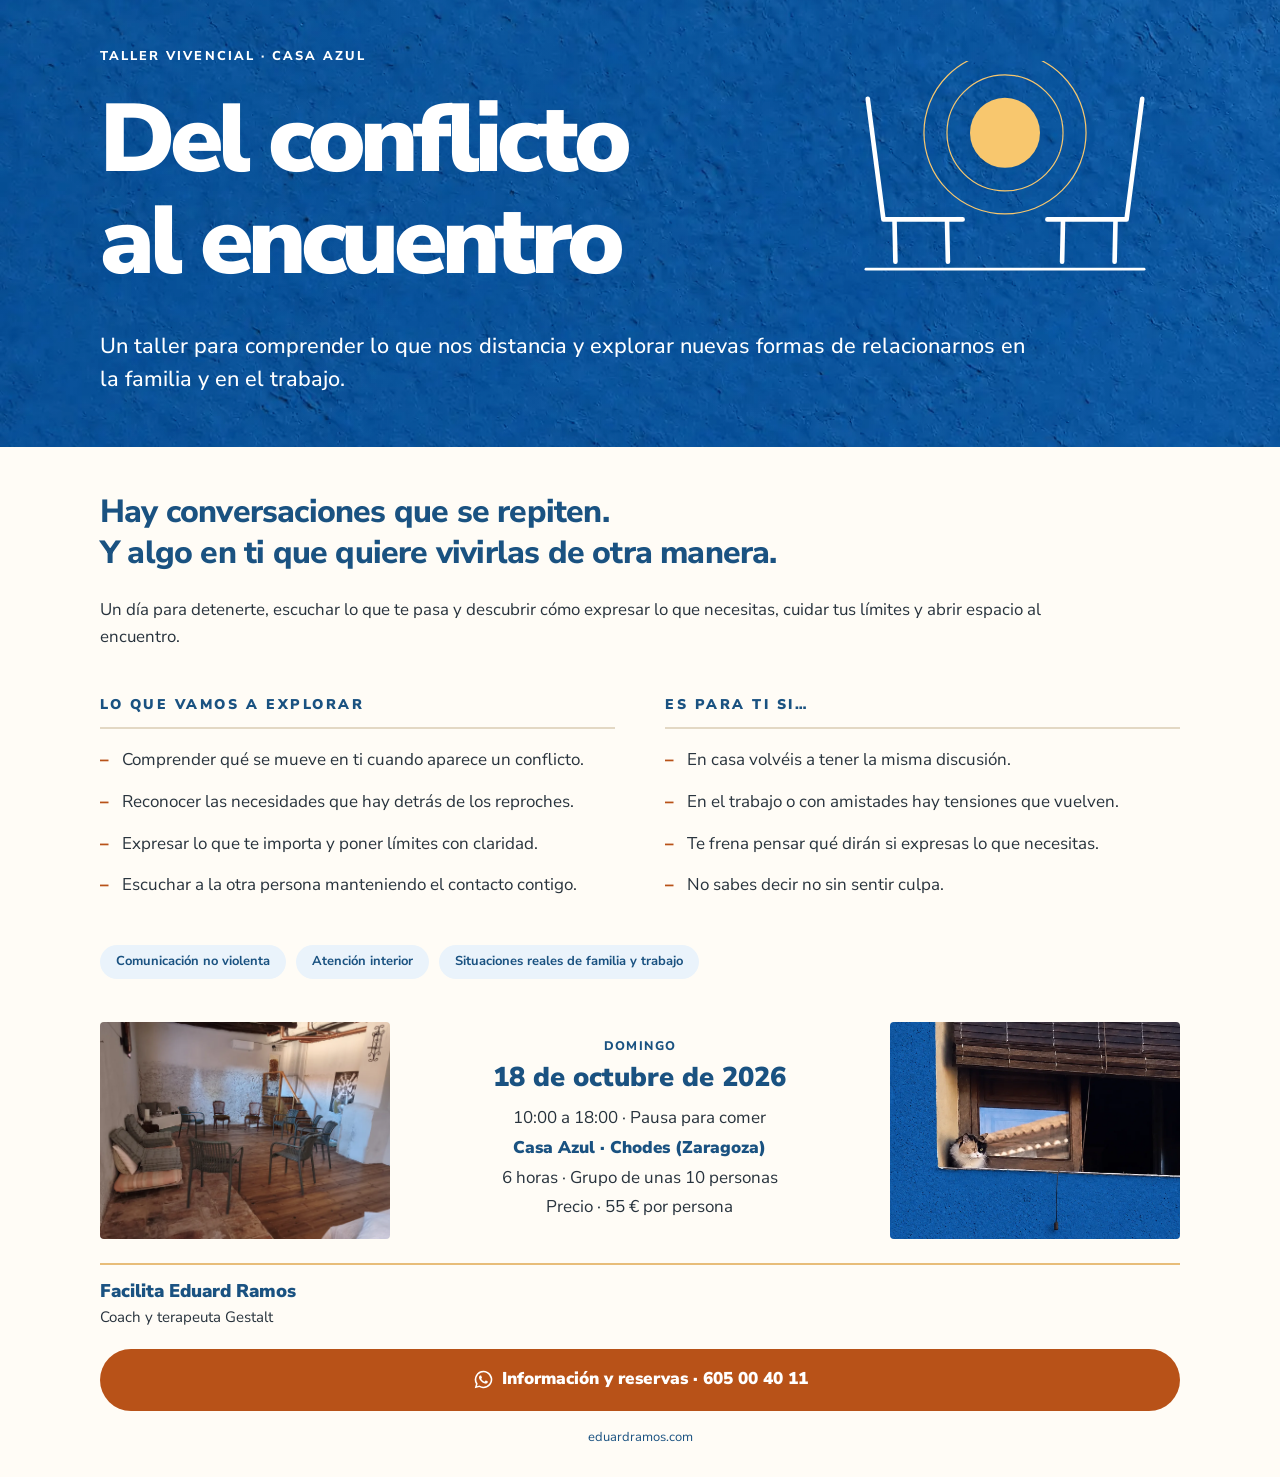
==== index.html @ 43fec9fb "Publicar taller de Chodes como página principal de Talleres" ====
<!doctype html>
<html lang="es">
<head>
  <meta charset="utf-8">
  <meta name="viewport" content="width=device-width, initial-scale=1, viewport-fit=cover">
  <meta name="theme-color" content="#155da1">
  <title>Del conflicto al encuentro · Taller en Chodes · 18 de octubre de 2026</title>
  <meta name="description" content="Un taller para comprender lo que nos distancia y explorar nuevas formas de relacionarnos en la familia y en el trabajo. Domingo 18 de octubre, Casa Azul, Chodes. Información y reservas por WhatsApp.">
  <meta property="og:type" content="website">
  <meta property="og:locale" content="es_ES">
  <meta property="og:title" content="Del conflicto al encuentro · Chodes · 18 de octubre">
  <meta property="og:description" content="Un taller para comprender lo que nos distancia y explorar nuevas formas de relacionarnos. Casa Azul, Chodes · Domingo 18 de octubre · 55 €.">
  <link rel="preconnect" href="https://fonts.googleapis.com">
  <link rel="preconnect" href="https://fonts.gstatic.com" crossorigin>
  <link href="https://fonts.googleapis.com/css2?family=Nunito+Sans:wght@400;500;600;700;800;900&display=swap" rel="stylesheet">
  <style>
    :root {
      --azul:#1a5281;
      --azul-profundo:#133d64;
      --marfil:#fffcf6;
      --tinta:#28333d;
      --suave:#526371;
      --oro:#e8bd79;
      --calabaza:#b85218;
      --linea:#e3d8c4;
      --pastilla:#eaf3fb;
      --font:"Nunito Sans","Trebuchet MS",Arial,sans-serif;
    }
    *, *::before, *::after {box-sizing:border-box}
    html{scroll-behavior:smooth;background:var(--marfil)}
    body{margin:0;color:var(--tinta);background:var(--marfil);font:400 17px/1.56 var(--font);-webkit-font-smoothing:antialiased}
    img,svg{display:block;max-width:100%}
    a{color:inherit}
    a:focus-visible{outline:3px solid var(--oro);outline-offset:4px}
    .wrap{width:min(100% - 72px,1080px);margin-inline:auto}
    .hero{color:#fff;background-color:#155da1;background-image:linear-gradient(90deg,rgba(5,42,80,.1),rgba(6,47,89,.02)),url("[data-uri]");background-position:center;background-size:cover;padding:48px 0 52px;overflow:hidden}
    .hero-inner{display:grid;grid-template-columns:1.2fr .8fr;gap:30px;align-items:center}
    .eyebrow{font-size:.8rem;line-height:1.3;letter-spacing:.16em;text-transform:uppercase;font-weight:800;margin:0 0 24px}
    h1{font-size:clamp(3.3rem,7.5vw,6.4rem);line-height:1.07;letter-spacing:-.053em;font-weight:900;margin:0;text-wrap:balance}
    .chairs{width:min(100%,350px);justify-self:end;filter:drop-shadow(0 4px 7px rgba(0,0,0,.07));}
    .hero-subtitle{font-size:clamp(1.08rem,2vw,1.36rem);line-height:1.5;font-weight:500;max-width:930px;margin:36px 0 0;text-wrap:pretty}
    .intro{padding:45px 0 0}
    .intro-title{color:var(--azul);font-size:clamp(1.45rem,2.75vw,2rem);line-height:1.27;font-weight:800;letter-spacing:-.025em;margin:0 0 22px;text-wrap:balance}
    .intro-desc{font-size:1.055rem;max-width:1000px;line-height:1.62;margin:0}
    .columns{display:grid;grid-template-columns:repeat(2,minmax(0,1fr));gap:50px;padding:45px 0 22px}
    .column h2{font-size:.88rem;letter-spacing:.18em;line-height:1.4;text-transform:uppercase;color:var(--azul);margin:0;padding:0 0 12px;border-bottom:2px solid var(--linea);font-weight:900}
    .column ul{list-style:none;padding:0;margin:18px 0 0;display:grid;gap:16px}
    .column li{position:relative;padding-left:22px;line-height:1.52}
    .column li::before{content:"–";position:absolute;left:0;color:var(--calabaza);font-weight:900}
    .tags{display:flex;flex-wrap:wrap;gap:10px;padding:25px 0 29px;margin:0}
    .tags span{background:var(--pastilla);border-radius:999px;color:var(--azul);padding:8px 16px;font-size:.81rem;line-height:1.35;font-weight:700}
    .event-strip{display:grid;grid-template-columns:minmax(0,1fr) minmax(0,1.55fr) minmax(0,1fr);gap:25px;align-items:center;padding:14px 0 24px}
    .photo{width:100%;aspect-ratio:4/3;object-fit:cover;border-radius:4px;}
    .photo-room{object-position:center center}
    .photo-cat{object-position:center 47%}
    .event-info{text-align:center;align-self:center}
    .day{color:var(--azul);font-weight:800;text-transform:uppercase;font-size:.78rem;letter-spacing:.11em;margin:0 0 6px}
    .date{color:var(--azul);font-weight:900;font-size:clamp(1.35rem,2.4vw,1.7rem);line-height:1.23;margin:0 0 11px;text-wrap:balance}
    .event-info p:not(.day):not(.date){margin:5px 0;line-height:1.46}
    .venue{color:var(--azul);font-weight:900}
    .facilitator{border-top:2px solid var(--oro);padding:14px 0 19px}
    .facilitator strong{display:block;color:var(--azul);font-weight:900;font-size:1.15rem;line-height:1.3}
    .facilitator span{display:block;font-size:.94rem;margin-top:3px}
    .cta{display:flex;justify-content:center;align-items:center;gap:8px;text-align:center;text-decoration:none;color:white;background:var(--calabaza);font-weight:900;font-size:1.07rem;line-height:1.45;min-height:62px;border-radius:100px;padding:15px 22px;transition:background .18s ease,transform .18s ease}
    .cta:hover{background:#9e430f;transform:translateY(-1px)}
    .cta svg{width:21px;height:21px;flex:none;fill:currentColor}
    .footer{font-size:.81rem;text-align:center;color:var(--azul);padding:16px 0 30px}
    .footer a{text-decoration:none}
    @media (max-width:750px){
      .wrap{width:min(100% - 40px,520px)}
      .hero{padding:31px 0 34px}
      .hero-inner{grid-template-columns:1fr;gap:12px}
      .eyebrow{font-size:.71rem;letter-spacing:.12em;margin:0 0 18px}
      h1{font-size:clamp(2.85rem,12.6vw,4.8rem);line-height:1.07;letter-spacing:-.055em;max-width:13ch}
      .chairs{width:min(68%,228px);justify-self:end;margin:-2px 2px -2px 0}
      .hero-subtitle{font-size:1.05rem;font-weight:600;line-height:1.48;margin:18px 0 0}
      .intro{padding:31px 0 0}
      .intro-title{font-size:1.51rem;line-height:1.3;margin-bottom:14px}
      .intro-desc{font-size:1rem}
      .columns{grid-template-columns:1fr;gap:34px;padding:32px 0 12px}
      .column ul{gap:13px;margin-top:17px}
      .column li{line-height:1.5}
      .tags{gap:8px;padding:24px 0 27px}
      .tags span{font-size:.78rem;padding:8px 12px}
      .event-strip{grid-template-columns:1fr;gap:19px;padding:0 0 26px}
      .photo{aspect-ratio:4/2.6;border-radius:6px}
      .photo-room{object-position:center 49%}
      .photo-cat{object-position:center 45%}
      .event-info{padding:3px 0 5px}
      .day{font-size:.79rem;margin-bottom:7px}
      .date{font-size:1.72rem;margin-bottom:11px}
      .event-info p:not(.day):not(.date){font-size:1rem;margin:7px 0}
      .facilitator{padding:16px 0 19px}
      .cta{font-size:1rem;min-height:61px;padding:13px 15px;gap:7px}
      .footer{padding-bottom:max(25px,env(safe-area-inset-bottom))}
    }
    @media(max-width:360px){.wrap{width:min(100% - 32px,520px)}h1{font-size:2.75rem}.cta{font-size:.92rem}}
    @media(prefers-reduced-motion:reduce){*,*::before,*::after{scroll-behavior:auto!important;transition:none!important}}
    @media print {.hero{-webkit-print-color-adjust:exact;print-color-adjust:exact}.wrap{width:90%}.columns{gap:26px}.cta{-webkit-print-color-adjust:exact;print-color-adjust:exact}}
  </style>
</head>
<body>
  <main>
    <header class="hero">
      <div class="wrap">
        <div class="hero-inner">
          <div class="hero-heading">
            <p class="eyebrow">Taller vivencial · Casa Azul</p>
            <h1>Del conflicto<br>al encuentro</h1>
          </div>
          <svg class="chairs" viewBox="0 0 380 240" role="img" aria-label="Dos sillas frente a un sol">
            <circle cx="190" cy="78" r="38" fill="#f8c76e"/>
            <circle cx="190" cy="78" r="63" fill="none" stroke="#f8c76e" stroke-width="1.3"/>
            <circle cx="190" cy="78" r="88" fill="none" stroke="#f8c76e" stroke-width="1.3"/>
            <g fill="none" stroke="#fff" stroke-linecap="round" stroke-linejoin="round" stroke-width="5">
              <path d="M41 41 L58 172 L131 172 M144 172 H58 M70 172 L71 218 M127 172 L128 218"/>
              <path d="M339 41 L322 172 L249 172 M236 172 H322 M310 172 L309 218 M253 172 L252 218"/>
              <path d="M39 226 H341" stroke-width="3"/>
            </g>
          </svg>
        </div>
        <p class="hero-subtitle">Un taller para comprender lo que nos distancia y explorar nuevas formas de relacionarnos en la familia y en el trabajo.</p>
      </div>
    </header>

    <div class="wrap">
      <section class="intro" aria-label="Presentación">
        <h2 class="intro-title">Hay conversaciones que se repiten.<br>Y algo en ti que quiere vivirlas de otra manera.</h2>
        <p class="intro-desc">Un día para detenerte, escuchar lo que te pasa y descubrir cómo expresar lo que necesitas, cuidar tus límites y abrir espacio al encuentro.</p>
      </section>

      <section class="columns" aria-label="Contenido del taller">
        <div class="column">
          <h2>Lo que vamos a explorar</h2>
          <ul>
            <li>Comprender qué se mueve en ti cuando aparece un conflicto.</li>
            <li>Reconocer las necesidades que hay detrás de los reproches.</li>
            <li>Expresar lo que te importa y poner límites con claridad.</li>
            <li>Escuchar a la otra persona manteniendo el contacto contigo.</li>
          </ul>
        </div>
        <div class="column">
          <h2>Es para ti si…</h2>
          <ul>
            <li>En casa volvéis a tener la misma discusión.</li>
            <li>En el trabajo o con amistades hay tensiones que vuelven.</li>
            <li>Te frena pensar qué dirán si expresas lo que necesitas.</li>
            <li>No sabes decir no sin sentir culpa.</li>
          </ul>
        </div>
      </section>

      <div class="tags" aria-label="Enfoques del taller">
        <span>Comunicación no violenta</span>
        <span>Atención interior</span>
        <span>Situaciones reales de familia y trabajo</span>
      </div>

      <section class="event-strip" aria-label="Fecha, lugar e información práctica">
        <img class="photo photo-room" src="[data-uri]" alt="Sala de Casa Azul preparada para el encuentro" decoding="async">
        <div class="event-info">
          <p class="day">Domingo</p>
          <p class="date">18 de octubre de 2026</p>
          <p>10:00 a 18:00 · Pausa para comer</p>
          <p class="venue">Casa Azul · Chodes (Zaragoza)</p>
          <p>6 horas · Grupo de unas 10 personas</p>
          <p>Precio · 55 € por persona</p>
        </div>
        <img class="photo photo-cat" src="[data-uri]" alt="Piratita en la ventana azul de Casa Azul" decoding="async">
      </section>

      <div class="facilitator"><strong>Facilita Eduard Ramos</strong><span>Coach y terapeuta Gestalt</span></div>
      <a class="cta" href="https://wa.me/34605004011?text=Hola%20Eduard%2C%20me%20interesa%20el%20taller%20Del%20conflicto%20al%20encuentro%20del%2018%20de%20octubre%20en%20Chodes.%20%C2%BFQuedan%20plazas%3F" target="_blank" rel="noopener noreferrer" aria-label="Solicitar información y reservar por WhatsApp al 605 00 40 11">
        <svg viewBox="0 0 24 24" aria-hidden="true" focusable="false"><path d="M12 2a10 10 0 0 0-8.62 15.08L2 22l5.07-1.33A10 10 0 1 0 12 2Zm0 18.2a8.17 8.17 0 0 1-4.17-1.14l-.3-.18-3.01.79.8-2.94-.2-.31A8.2 8.2 0 1 1 12 20.2Zm4.5-6.12c-.25-.13-1.48-.73-1.71-.82-.23-.08-.4-.13-.56.13-.17.25-.65.82-.8.98-.15.17-.3.19-.55.06-.25-.12-1.06-.39-2.02-1.25-.74-.66-1.24-1.48-1.38-1.73-.15-.25-.02-.39.11-.51.12-.11.25-.3.38-.44.12-.15.17-.25.25-.42.08-.16.04-.31-.02-.44-.06-.12-.56-1.35-.77-1.85-.2-.48-.41-.42-.56-.43H8.4c-.17 0-.43.06-.66.3-.23.25-.87.85-.87 2.08s.89 2.42 1.02 2.58c.12.17 1.75 2.67 4.23 3.75.59.26 1.05.41 1.41.52.6.19 1.15.16 1.58.1.48-.07 1.48-.6 1.69-1.18.21-.57.21-1.06.15-1.17-.06-.11-.23-.18-.48-.3Z"/></svg>
        Información y reservas · 605 00 40 11
      </a>
      <footer class="footer"><a href="https://eduardramos.com/" target="_blank" rel="noopener noreferrer">eduardramos.com</a></footer>
    </div>
  </main>
</body>
</html>
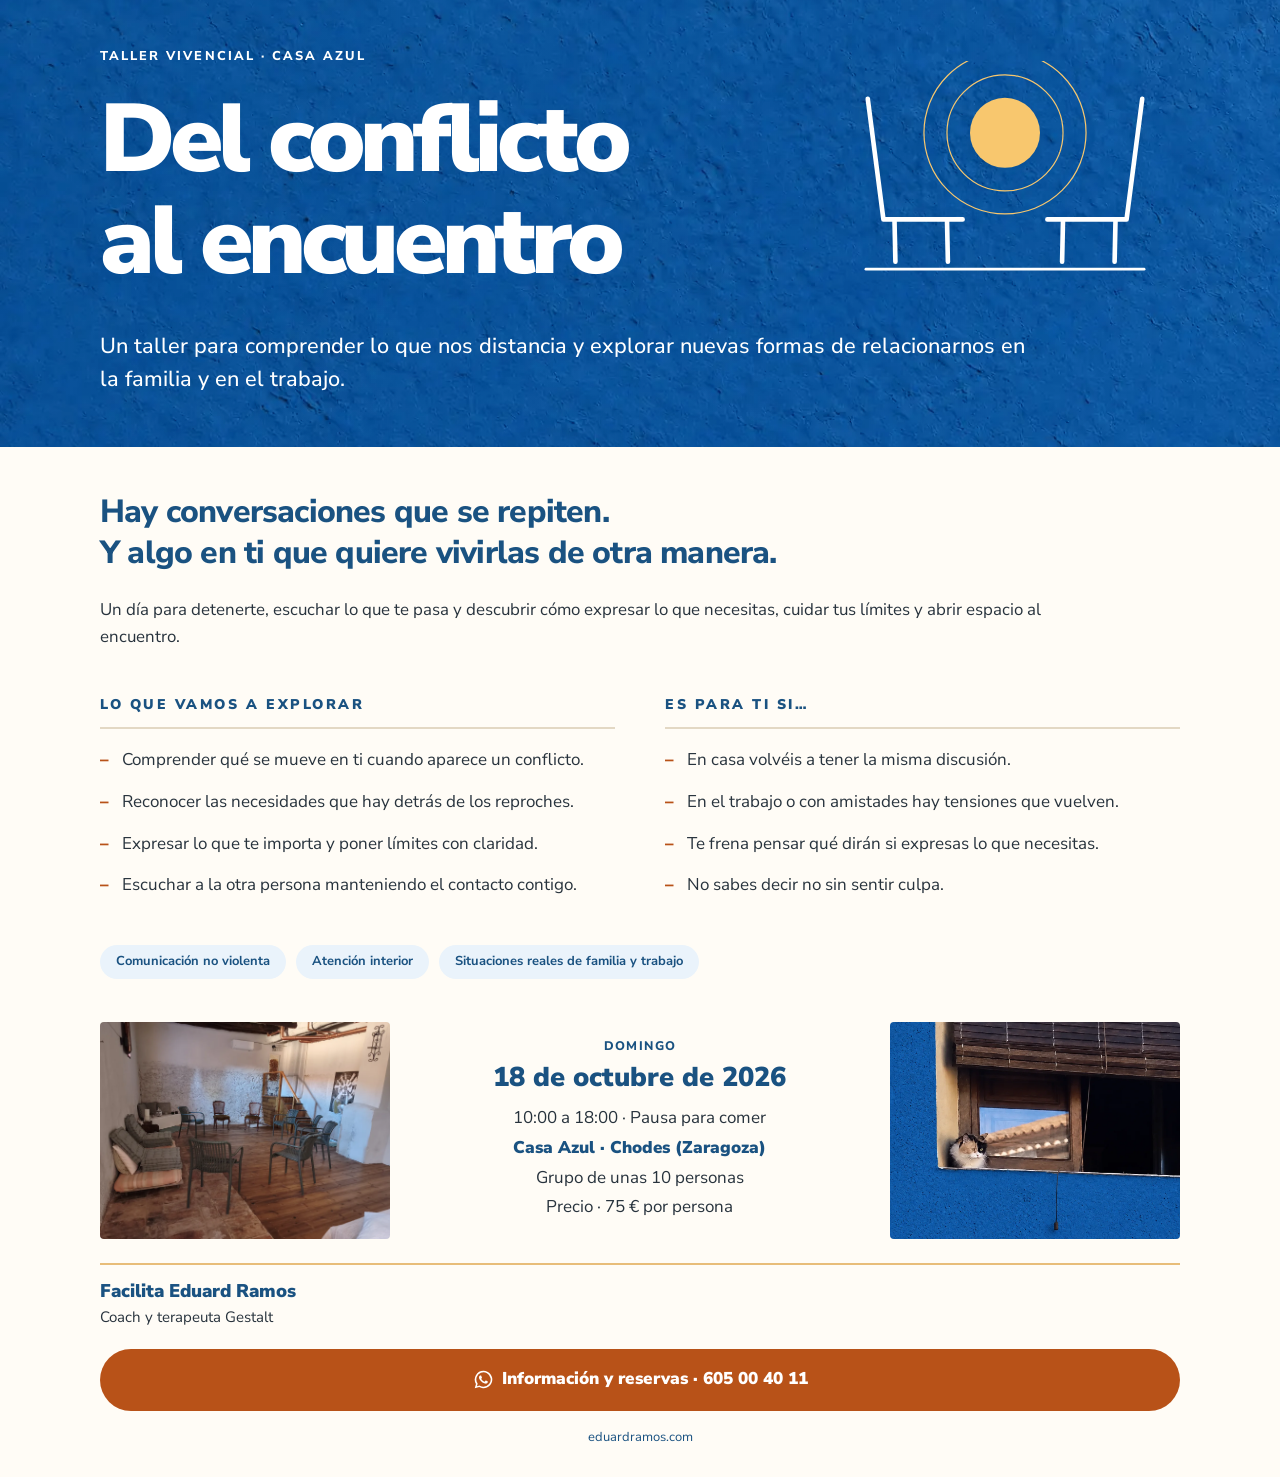
==== commit 4cf50ef1: "Actualizar precio del taller a 75 € y retirar mención de seis horas" ====
--- a/index.html
+++ b/index.html
@@ -9,7 +9,7 @@
   <meta property="og:type" content="website">
   <meta property="og:locale" content="es_ES">
   <meta property="og:title" content="Del conflicto al encuentro · Chodes · 18 de octubre">
-  <meta property="og:description" content="Un taller para comprender lo que nos distancia y explorar nuevas formas de relacionarnos. Casa Azul, Chodes · Domingo 18 de octubre · 55 €.">
+  <meta property="og:description" content="Un taller para comprender lo que nos distancia y explorar nuevas formas de relacionarnos. Casa Azul, Chodes · Domingo 18 de octubre · 75 €.">
   <link rel="preconnect" href="https://fonts.googleapis.com">
   <link rel="preconnect" href="https://fonts.gstatic.com" crossorigin>
   <link href="https://fonts.googleapis.com/css2?family=Nunito+Sans:wght@400;500;600;700;800;900&display=swap" rel="stylesheet">
@@ -163,8 +163,8 @@
           <p class="date">18 de octubre de 2026</p>
           <p>10:00 a 18:00 · Pausa para comer</p>
           <p class="venue">Casa Azul · Chodes (Zaragoza)</p>
-          <p>6 horas · Grupo de unas 10 personas</p>
-          <p>Precio · 55 € por persona</p>
+          <p>Grupo de unas 10 personas</p>
+          <p>Precio · 75 € por persona</p>
         </div>
         <img class="photo photo-cat" src="[data-uri]" alt="Piratita en la ventana azul de Casa Azul" decoding="async">
       </section>
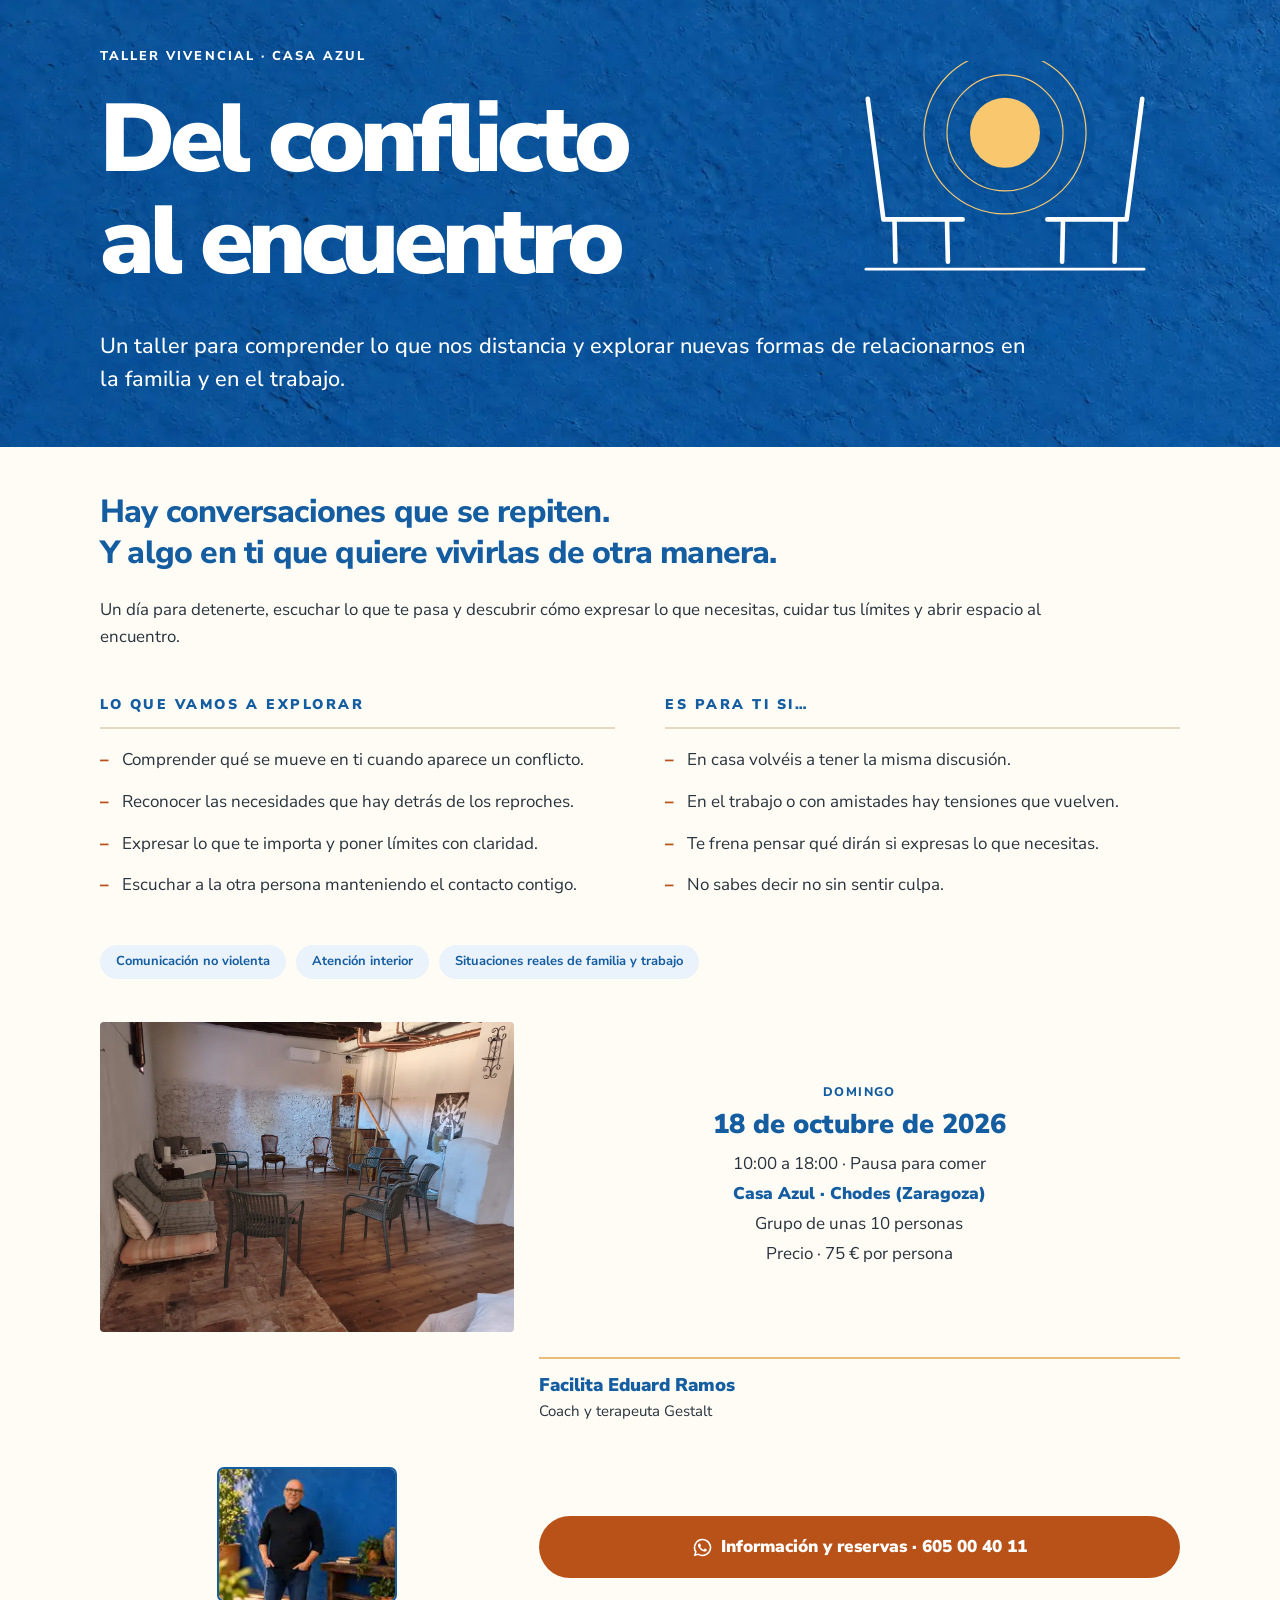
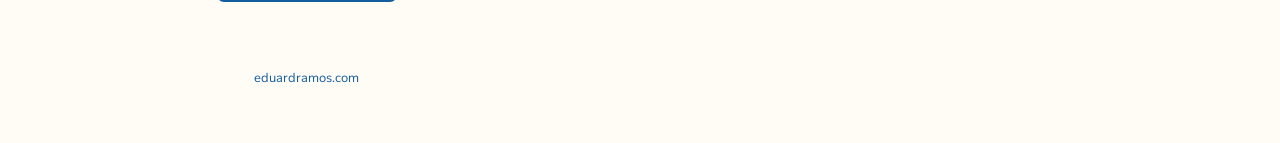
==== commit 02cbe5f0: "Sustituir la imagen de la gata por retrato pequeño de Eduard y armonizar el azul" ====
--- a/index.html
+++ b/index.html
@@ -15,7 +15,7 @@
   <link href="https://fonts.googleapis.com/css2?family=Nunito+Sans:wght@400;500;600;700;800;900&display=swap" rel="stylesheet">
   <style>
     :root {
-      --azul:#1a5281;
+      --azul:#155da1;
       --azul-profundo:#133d64;
       --marfil:#fffcf6;
       --tinta:#28333d;
@@ -49,10 +49,10 @@
     .column li::before{content:"–";position:absolute;left:0;color:var(--calabaza);font-weight:900}
     .tags{display:flex;flex-wrap:wrap;gap:10px;padding:25px 0 29px;margin:0}
     .tags span{background:var(--pastilla);border-radius:999px;color:var(--azul);padding:8px 16px;font-size:.81rem;line-height:1.35;font-weight:700}
-    .event-strip{display:grid;grid-template-columns:minmax(0,1fr) minmax(0,1.55fr) minmax(0,1fr);gap:25px;align-items:center;padding:14px 0 24px}
+    .event-strip{display:grid;grid-template-columns:minmax(0,1fr) minmax(0,1.55fr);gap:25px;align-items:center;padding:14px 0 24px}
     .photo{width:100%;aspect-ratio:4/3;object-fit:cover;border-radius:4px;}
     .photo-room{object-position:center center}
-    .photo-cat{object-position:center 47%}
+    
     .event-info{text-align:center;align-self:center}
     .day{color:var(--azul);font-weight:800;text-transform:uppercase;font-size:.78rem;letter-spacing:.11em;margin:0 0 6px}
     .date{color:var(--azul);font-weight:900;font-size:clamp(1.35rem,2.4vw,1.7rem);line-height:1.23;margin:0 0 11px;text-wrap:balance}
@@ -61,6 +61,8 @@
     .facilitator{border-top:2px solid var(--oro);padding:14px 0 19px}
     .facilitator strong{display:block;color:var(--azul);font-weight:900;font-size:1.15rem;line-height:1.3}
     .facilitator span{display:block;font-size:.94rem;margin-top:3px}
+    .portrait-bottom{display:flex;justify-content:center;padding:0 0 25px}
+    .portrait-photo{display:block;width:180px;max-width:100%;height:auto;aspect-ratio:4/3;object-fit:cover;border-radius:7px;border:2px solid var(--azul);background:var(--azul)}
     .cta{display:flex;justify-content:center;align-items:center;gap:8px;text-align:center;text-decoration:none;color:white;background:var(--calabaza);font-weight:900;font-size:1.07rem;line-height:1.45;min-height:62px;border-radius:100px;padding:15px 22px;transition:background .18s ease,transform .18s ease}
     .cta:hover{background:#9e430f;transform:translateY(-1px)}
     .cta svg{width:21px;height:21px;flex:none;fill:currentColor}
@@ -85,7 +87,7 @@
       .event-strip{grid-template-columns:1fr;gap:19px;padding:0 0 26px}
       .photo{aspect-ratio:4/2.6;border-radius:6px}
       .photo-room{object-position:center 49%}
-      .photo-cat{object-position:center 45%}
+      
       .event-info{padding:3px 0 5px}
       .day{font-size:.79rem;margin-bottom:7px}
       .date{font-size:1.72rem;margin-bottom:11px}
@@ -166,10 +168,11 @@
           <p>Grupo de unas 10 personas</p>
           <p>Precio · 75 € por persona</p>
         </div>
-        <img class="photo photo-cat" src="[data-uri]" alt="Piratita en la ventana azul de Casa Azul" decoding="async">
+        <img 
       </section>
 
       <div class="facilitator"><strong>Facilita Eduard Ramos</strong><span>Coach y terapeuta Gestalt</span></div>
+      <section class="portrait-bottom" aria-label="Fotografía de Eduard Ramos"><img class="portrait-photo" src="[data-uri]" alt="Eduard Ramos en un patio azul mediterráneo" width="180" height="135" decoding="async"></section>
       <a class="cta" href="https://wa.me/34605004011?text=Hola%20Eduard%2C%20me%20interesa%20el%20taller%20Del%20conflicto%20al%20encuentro%20del%2018%20de%20octubre%20en%20Chodes.%20%C2%BFQuedan%20plazas%3F" target="_blank" rel="noopener noreferrer" aria-label="Solicitar información y reservar por WhatsApp al 605 00 40 11">
         <svg viewBox="0 0 24 24" aria-hidden="true" focusable="false"><path d="M12 2a10 10 0 0 0-8.62 15.08L2 22l5.07-1.33A10 10 0 1 0 12 2Zm0 18.2a8.17 8.17 0 0 1-4.17-1.14l-.3-.18-3.01.79.8-2.94-.2-.31A8.2 8.2 0 1 1 12 20.2Zm4.5-6.12c-.25-.13-1.48-.73-1.71-.82-.23-.08-.4-.13-.56.13-.17.25-.65.82-.8.98-.15.17-.3.19-.55.06-.25-.12-1.06-.39-2.02-1.25-.74-.66-1.24-1.48-1.38-1.73-.15-.25-.02-.39.11-.51.12-.11.25-.3.38-.44.12-.15.17-.25.25-.42.08-.16.04-.31-.02-.44-.06-.12-.56-1.35-.77-1.85-.2-.48-.41-.42-.56-.43H8.4c-.17 0-.43.06-.66.3-.23.25-.87.85-.87 2.08s.89 2.42 1.02 2.58c.12.17 1.75 2.67 4.23 3.75.59.26 1.05.41 1.41.52.6.19 1.15.16 1.58.1.48-.07 1.48-.6 1.69-1.18.21-.57.21-1.06.15-1.17-.06-.11-.23-.18-.48-.3Z"/></svg>
         Información y reservas · 605 00 40 11
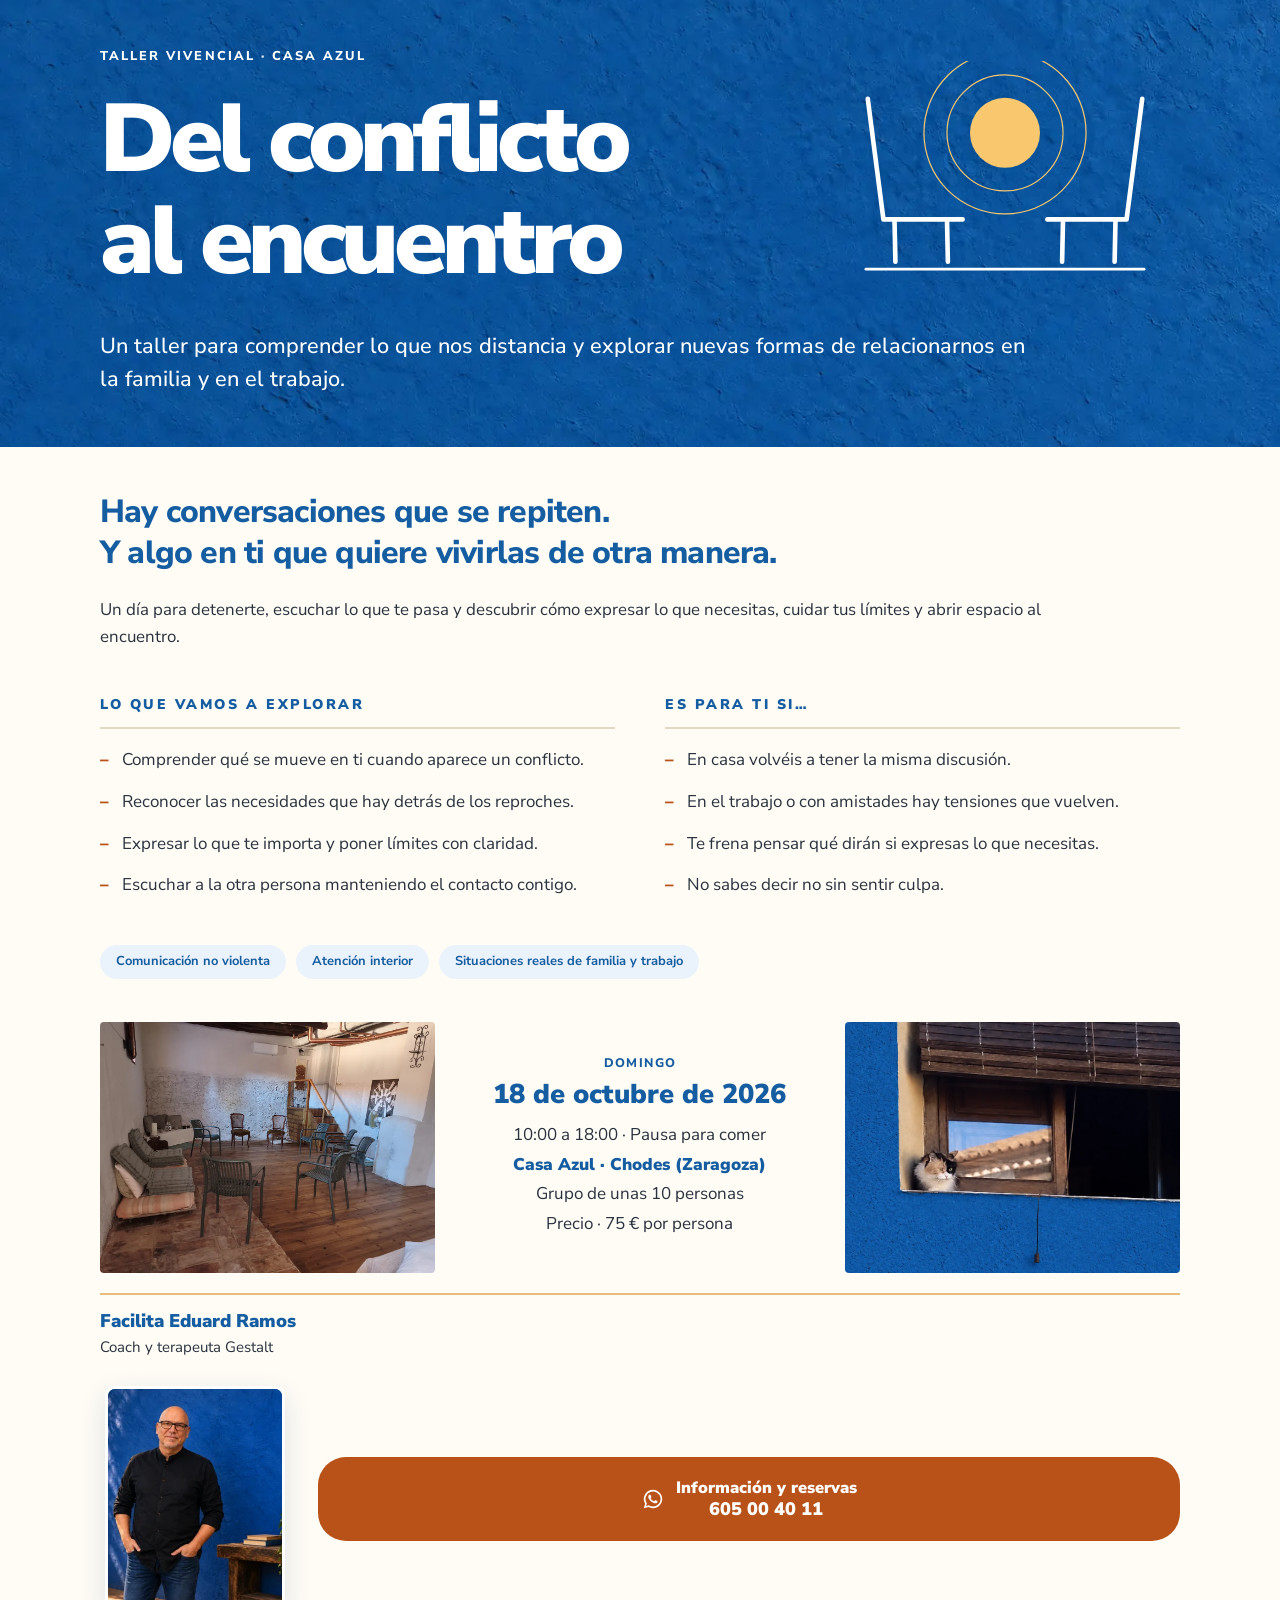
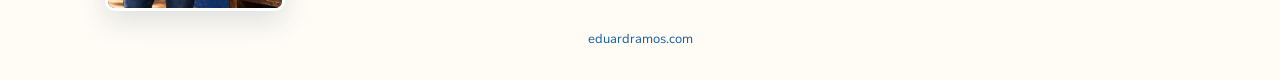
==== commit 309be36e: "Reorganizar información del taller con fotografías simétricas y contacto alineado" ====
--- a/index.html
+++ b/index.html
@@ -1,19 +1,20 @@
-<!doctype html>
+<!DOCTYPE html>
+
 <html lang="es">
 <head>
-  <meta charset="utf-8">
-  <meta name="viewport" content="width=device-width, initial-scale=1, viewport-fit=cover">
-  <meta name="theme-color" content="#155da1">
-  <title>Del conflicto al encuentro · Taller en Chodes · 18 de octubre de 2026</title>
-  <meta name="description" content="Un taller para comprender lo que nos distancia y explorar nuevas formas de relacionarnos en la familia y en el trabajo. Domingo 18 de octubre, Casa Azul, Chodes. Información y reservas por WhatsApp.">
-  <meta property="og:type" content="website">
-  <meta property="og:locale" content="es_ES">
-  <meta property="og:title" content="Del conflicto al encuentro · Chodes · 18 de octubre">
-  <meta property="og:description" content="Un taller para comprender lo que nos distancia y explorar nuevas formas de relacionarnos. Casa Azul, Chodes · Domingo 18 de octubre · 75 €.">
-  <link rel="preconnect" href="https://fonts.googleapis.com">
-  <link rel="preconnect" href="https://fonts.gstatic.com" crossorigin>
-  <link href="https://fonts.googleapis.com/css2?family=Nunito+Sans:wght@400;500;600;700;800;900&display=swap" rel="stylesheet">
-  <style>
+<meta charset="utf-8"/>
+<meta content="width=device-width, initial-scale=1, viewport-fit=cover" name="viewport"/>
+<meta content="#155da1" name="theme-color"/>
+<title>Del conflicto al encuentro · Taller en Chodes · 18 de octubre de 2026</title>
+<meta content="Un taller para comprender lo que nos distancia y explorar nuevas formas de relacionarnos en la familia y en el trabajo. Domingo 18 de octubre, Casa Azul, Chodes. Información y reservas por WhatsApp." name="description"/>
+<meta content="website" property="og:type"/>
+<meta content="es_ES" property="og:locale"/>
+<meta content="Del conflicto al encuentro · Chodes · 18 de octubre" property="og:title"/>
+<meta content="Un taller para comprender lo que nos distancia y explorar nuevas formas de relacionarnos. Casa Azul, Chodes · Domingo 18 de octubre · 75 €." property="og:description"/>
+<link href="https://fonts.googleapis.com" rel="preconnect"/>
+<link crossorigin="" href="https://fonts.gstatic.com" rel="preconnect"/>
+<link href="https://fonts.googleapis.com/css2?family=Nunito+Sans:wght@400;500;600;700;800;900&amp;display=swap" rel="stylesheet"/>
+<style>
     :root {
       --azul:#155da1;
       --azul-profundo:#133d64;
@@ -33,7 +34,7 @@
     a{color:inherit}
     a:focus-visible{outline:3px solid var(--oro);outline-offset:4px}
     .wrap{width:min(100% - 72px,1080px);margin-inline:auto}
-    .hero{color:#fff;background-color:#155da1;background-image:linear-gradient(90deg,rgba(5,42,80,.1),rgba(6,47,89,.02)),url("[data-uri]");background-position:center;background-size:cover;padding:48px 0 52px;overflow:hidden}
+    .hero{color:#fff;background-color:var(--azul);background-image:linear-gradient(90deg,rgba(5,42,80,.1),rgba(6,47,89,.02)),url("[data-uri]");background-position:center;background-size:cover;padding:48px 0 52px;overflow:hidden}
     .hero-inner{display:grid;grid-template-columns:1.2fr .8fr;gap:30px;align-items:center}
     .eyebrow{font-size:.8rem;line-height:1.3;letter-spacing:.16em;text-transform:uppercase;font-weight:800;margin:0 0 24px}
     h1{font-size:clamp(3.3rem,7.5vw,6.4rem);line-height:1.07;letter-spacing:-.053em;font-weight:900;margin:0;text-wrap:balance}
@@ -49,10 +50,10 @@
     .column li::before{content:"–";position:absolute;left:0;color:var(--calabaza);font-weight:900}
     .tags{display:flex;flex-wrap:wrap;gap:10px;padding:25px 0 29px;margin:0}
     .tags span{background:var(--pastilla);border-radius:999px;color:var(--azul);padding:8px 16px;font-size:.81rem;line-height:1.35;font-weight:700}
-    .event-strip{display:grid;grid-template-columns:minmax(0,1fr) minmax(0,1.55fr);gap:25px;align-items:center;padding:14px 0 24px}
+    .event-strip{display:grid;grid-template-columns:minmax(0,1fr) minmax(280px,1.08fr) minmax(0,1fr);gap:24px;align-items:center;padding:14px 0 20px}
     .photo{width:100%;aspect-ratio:4/3;object-fit:cover;border-radius:4px;}
     .photo-room{object-position:center center}
-    
+    .photo-window{object-position:center center}
     .event-info{text-align:center;align-self:center}
     .day{color:var(--azul);font-weight:800;text-transform:uppercase;font-size:.78rem;letter-spacing:.11em;margin:0 0 6px}
     .date{color:var(--azul);font-weight:900;font-size:clamp(1.35rem,2.4vw,1.7rem);line-height:1.23;margin:0 0 11px;text-wrap:balance}
@@ -61,12 +62,17 @@
     .facilitator{border-top:2px solid var(--oro);padding:14px 0 19px}
     .facilitator strong{display:block;color:var(--azul);font-weight:900;font-size:1.15rem;line-height:1.3}
     .facilitator span{display:block;font-size:.94rem;margin-top:3px}
-    .portrait-bottom{display:flex;justify-content:center;padding:0 0 25px}
-    .portrait-photo{display:block;width:180px;max-width:100%;height:auto;aspect-ratio:4/3;object-fit:cover;border-radius:7px;border:2px solid var(--azul);background:var(--azul)}
-    .cta{display:flex;justify-content:center;align-items:center;gap:8px;text-align:center;text-decoration:none;color:white;background:var(--calabaza);font-weight:900;font-size:1.07rem;line-height:1.45;min-height:62px;border-radius:100px;padding:15px 22px;transition:background .18s ease,transform .18s ease}
+    .bottom-contact{display:grid;grid-template-columns:190px minmax(0,1fr);gap:28px;align-items:center;padding:8px 0 0}
+    .portrait-wrap{display:flex;justify-content:center}
+    .portrait-photo{width:180px;aspect-ratio:4/5;object-fit:cover;object-position:center 20%;border-radius:10px;border:3px solid #fff;box-shadow:0 10px 28px rgba(15,55,94,.14);background:var(--azul)}
+    
+    .cta{display:flex;justify-content:center;align-items:center;gap:12px;text-align:center;text-decoration:none;color:white;background:var(--calabaza);font-weight:900;font-size:1.03rem;line-height:1.28;min-height:84px;border-radius:28px;padding:16px 28px;transition:background .18s ease,transform .18s ease;width:100%}
     .cta:hover{background:#9e430f;transform:translateY(-1px)}
-    .cta svg{width:21px;height:21px;flex:none;fill:currentColor}
-    .footer{font-size:.81rem;text-align:center;color:var(--azul);padding:16px 0 30px}
+    .cta svg{width:22px;height:22px;flex:none;fill:currentColor}
+    .cta-text{display:flex;flex-direction:column;align-items:center}
+    .cta-line{display:block}
+    .cta-line-2{font-size:1.1em}
+    .footer{font-size:.81rem;text-align:center;color:var(--azul);padding:18px 0 30px}
     .footer a{text-decoration:none}
     @media (max-width:750px){
       .wrap{width:min(100% - 40px,520px)}
@@ -84,15 +90,17 @@
       .column li{line-height:1.5}
       .tags{gap:8px;padding:24px 0 27px}
       .tags span{font-size:.78rem;padding:8px 12px}
-      .event-strip{grid-template-columns:1fr;gap:19px;padding:0 0 26px}
+      .event-strip{grid-template-columns:1fr;gap:18px;padding:0 0 18px}
       .photo{aspect-ratio:4/2.6;border-radius:6px}
       .photo-room{object-position:center 49%}
-      
+      .photo-window{object-position:center 45%}
       .event-info{padding:3px 0 5px}
       .day{font-size:.79rem;margin-bottom:7px}
       .date{font-size:1.72rem;margin-bottom:11px}
       .event-info p:not(.day):not(.date){font-size:1rem;margin:7px 0}
-      .facilitator{padding:16px 0 19px}
+      .facilitator{padding:16px 0 12px}
+      .bottom-contact{grid-template-columns:1fr;gap:16px;padding-top:4px}
+      .portrait-photo{width:min(100%,170px)}
       .cta{font-size:1rem;min-height:61px;padding:13px 15px;gap:7px}
       .footer{padding-bottom:max(25px,env(safe-area-inset-bottom))}
     }
@@ -102,83 +110,70 @@
   </style>
 </head>
 <body>
-  <main>
-    <header class="hero">
-      <div class="wrap">
-        <div class="hero-inner">
-          <div class="hero-heading">
-            <p class="eyebrow">Taller vivencial · Casa Azul</p>
-            <h1>Del conflicto<br>al encuentro</h1>
-          </div>
-          <svg class="chairs" viewBox="0 0 380 240" role="img" aria-label="Dos sillas frente a un sol">
-            <circle cx="190" cy="78" r="38" fill="#f8c76e"/>
-            <circle cx="190" cy="78" r="63" fill="none" stroke="#f8c76e" stroke-width="1.3"/>
-            <circle cx="190" cy="78" r="88" fill="none" stroke="#f8c76e" stroke-width="1.3"/>
-            <g fill="none" stroke="#fff" stroke-linecap="round" stroke-linejoin="round" stroke-width="5">
-              <path d="M41 41 L58 172 L131 172 M144 172 H58 M70 172 L71 218 M127 172 L128 218"/>
-              <path d="M339 41 L322 172 L249 172 M236 172 H322 M310 172 L309 218 M253 172 L252 218"/>
-              <path d="M39 226 H341" stroke-width="3"/>
-            </g>
-          </svg>
-        </div>
-        <p class="hero-subtitle">Un taller para comprender lo que nos distancia y explorar nuevas formas de relacionarnos en la familia y en el trabajo.</p>
-      </div>
-    </header>
+<main>
+<header class="hero">
+<div class="wrap">
+<div class="hero-inner">
+<div class="hero-heading">
+<p class="eyebrow">Taller vivencial · Casa Azul</p>
+<h1>Del conflicto<br/>al encuentro</h1>
+</div>
+<svg aria-label="Dos sillas frente a un sol" class="chairs" role="img" viewbox="0 0 380 240">
+<circle cx="190" cy="78" fill="#f8c76e" r="38"></circle>
+<circle cx="190" cy="78" fill="none" r="63" stroke="#f8c76e" stroke-width="1.3"></circle>
+<circle cx="190" cy="78" fill="none" r="88" stroke="#f8c76e" stroke-width="1.3"></circle>
+<g fill="none" stroke="#fff" stroke-linecap="round" stroke-linejoin="round" stroke-width="5">
+<path d="M41 41 L58 172 L131 172 M144 172 H58 M70 172 L71 218 M127 172 L128 218"></path>
+<path d="M339 41 L322 172 L249 172 M236 172 H322 M310 172 L309 218 M253 172 L252 218"></path>
+<path d="M39 226 H341" stroke-width="3"></path>
+</g>
+</svg>
+</div>
+<p class="hero-subtitle">Un taller para comprender lo que nos distancia y explorar nuevas formas de relacionarnos en la familia y en el trabajo.</p>
+</div>
+</header>
+<div class="wrap">
+<section aria-label="Presentación" class="intro">
+<h2 class="intro-title">Hay conversaciones que se repiten.<br/>Y algo en ti que quiere vivirlas de otra manera.</h2>
+<p class="intro-desc">Un día para detenerte, escuchar lo que te pasa y descubrir cómo expresar lo que necesitas, cuidar tus límites y abrir espacio al encuentro.</p>
+</section>
+<section aria-label="Contenido del taller" class="columns">
+<div class="column">
+<h2>Lo que vamos a explorar</h2>
+<ul>
+<li>Comprender qué se mueve en ti cuando aparece un conflicto.</li>
+<li>Reconocer las necesidades que hay detrás de los reproches.</li>
+<li>Expresar lo que te importa y poner límites con claridad.</li>
+<li>Escuchar a la otra persona manteniendo el contacto contigo.</li>
+</ul>
+</div>
+<div class="column">
+<h2>Es para ti si…</h2>
+<ul>
+<li>En casa volvéis a tener la misma discusión.</li>
+<li>En el trabajo o con amistades hay tensiones que vuelven.</li>
+<li>Te frena pensar qué dirán si expresas lo que necesitas.</li>
+<li>No sabes decir no sin sentir culpa.</li>
+</ul>
+</div>
+</section>
+<div aria-label="Enfoques del taller" class="tags">
+<span>Comunicación no violenta</span>
+<span>Atención interior</span>
+<span>Situaciones reales de familia y trabajo</span>
+</div>
+<section aria-label="Fecha, lugar e información práctica" class="event-strip"><img alt="Sala de Casa Azul preparada para el encuentro" class="photo photo-room" decoding="async" src="[data-uri]"/><div class="event-info">
+<p class="day">Domingo</p>
+<p class="date">18 de octubre de 2026</p>
+<p>10:00 a 18:00 · Pausa para comer</p>
+<p class="venue">Casa Azul · Chodes (Zaragoza)</p>
+<p>Grupo de unas 10 personas</p>
+<p>Precio · 75 € por persona</p>
+</div><img alt="Ventana azul de Casa Azul" class="photo photo-window" decoding="async" src="[data-uri]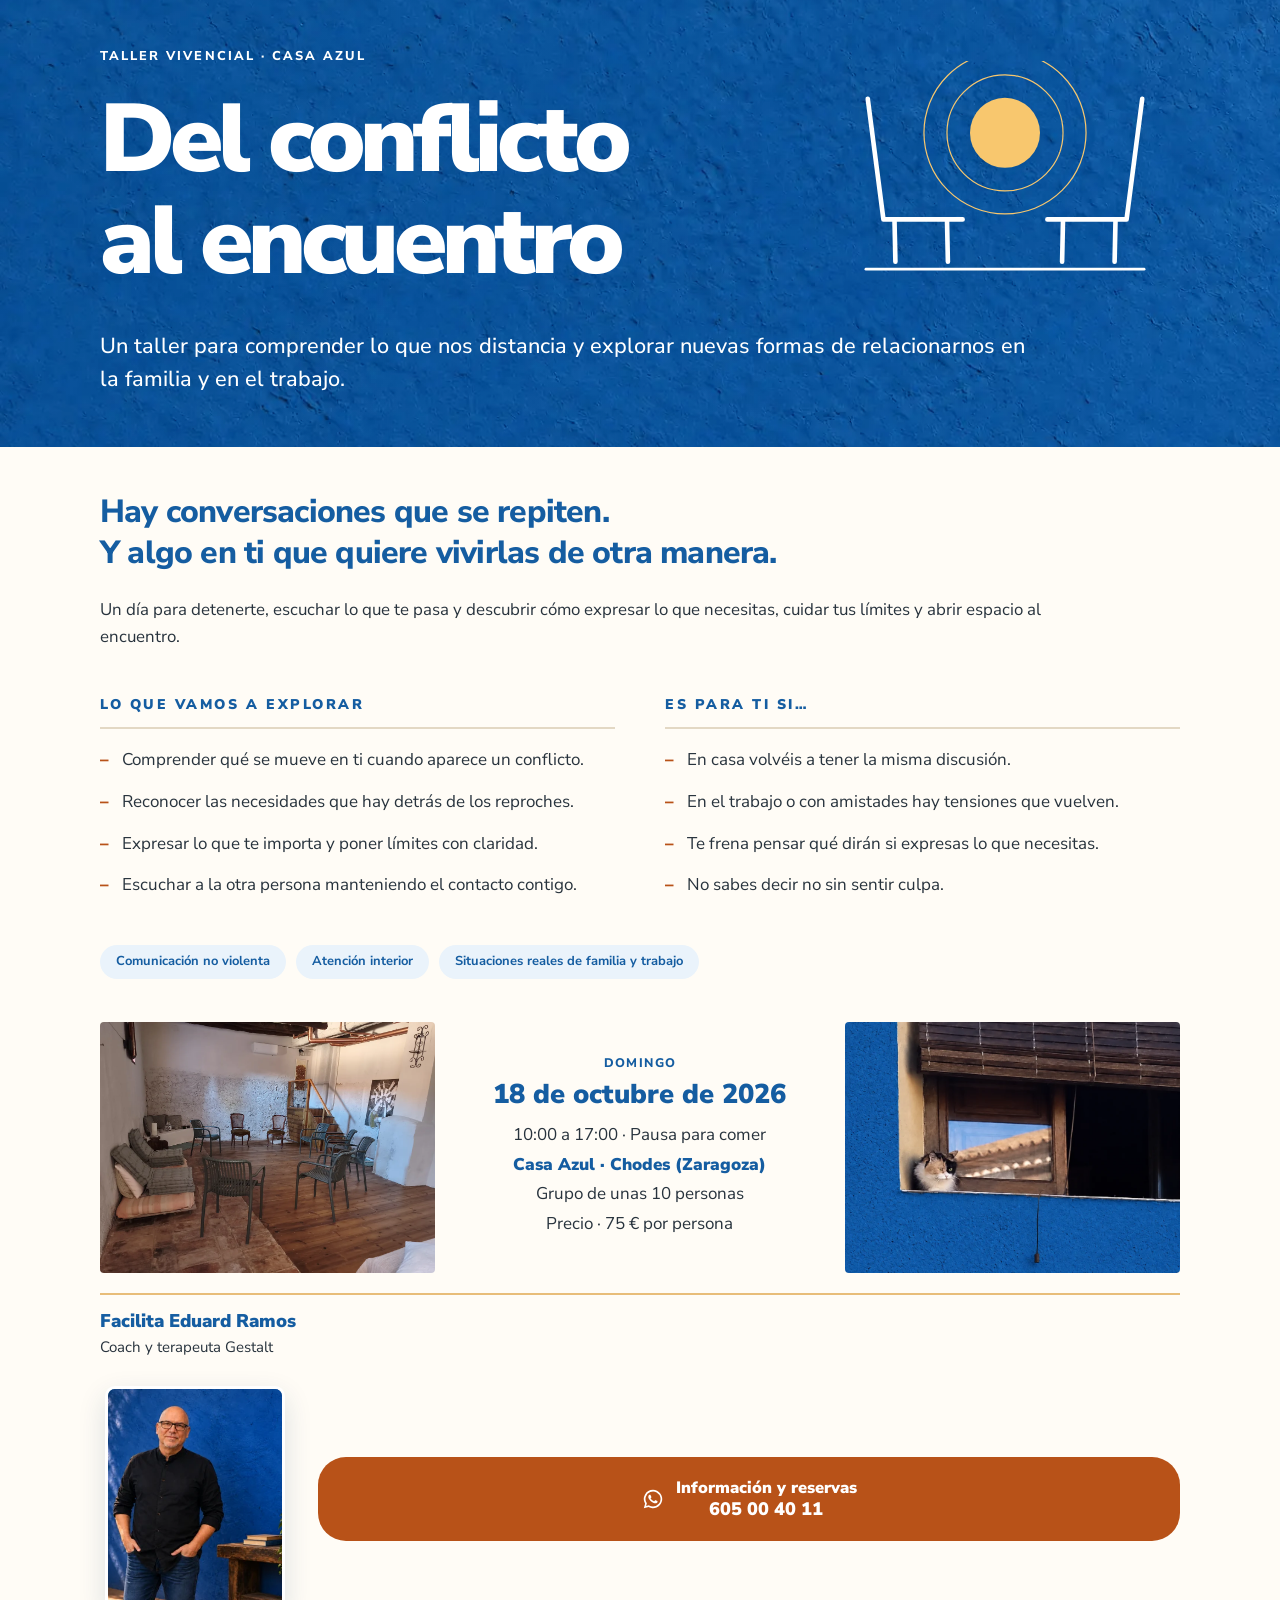
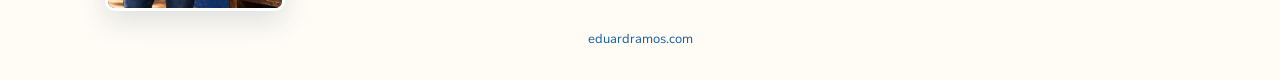
==== commit e3f9b4be: "Cambiar fin del taller a las 17:00" ====
--- a/index.html
+++ b/index.html
@@ -165,7 +165,7 @@
 <section aria-label="Fecha, lugar e información práctica" class="event-strip"><img alt="Sala de Casa Azul preparada para el encuentro" class="photo photo-room" decoding="async" src="[data-uri]"/><div class="event-info">
 <p class="day">Domingo</p>
 <p class="date">18 de octubre de 2026</p>
-<p>10:00 a 18:00 · Pausa para comer</p>
+<p>10:00 a 17:00 · Pausa para comer</p>
 <p class="venue">Casa Azul · Chodes (Zaragoza)</p>
 <p>Grupo de unas 10 personas</p>
 <p>Precio · 75 € por persona</p>
@@ -175,5 +175,9 @@
 <section aria-label="Contacto y presentación" class="bottom-contact"><div class="portrait-wrap"><img alt="Eduard Ramos en Casa Azul" class="portrait-photo" decoding="async" src="[data-uri]"/></div><a aria-label="Solicitar información y reservar por WhatsApp al 605 00 40 11" class="cta" href="https://wa.me/34605004011?text=Hola%20Eduard%2C%20me%20interesa%20el%20taller%20Del%20conflicto%20al%20encuentro%20del%2018%20de%20octubre%20en%20Chodes.%20%C2%BFQuedan%20plazas%3F" rel="noopener noreferrer" target="_blank"><svg aria-hidden="true" focusable="false" viewBox="0 0 24 24"><path d="M12 2a10 10 0 0 0-8.62 15.08L2 22l5.07-1.33A10 10 0 1 0 12 2Zm0 18.2a8.17 8.17 0 0 1-4.17-1.14l-.3-.18-3.01.79.8-2.94-.2-.31A8.2 8.2 0 1 1 12 20.2Zm4.5-6.12c-.25-.13-1.48-.73-1.71-.82-.23-.08-.4-.13-.56.13-.17.25-.65.82-.8.98-.15.17-.3.19-.55.06-.25-.12-1.06-.39-2.02-1.25-.74-.66-1.24-1.48-1.38-1.73-.15-.25-.02-.39.11-.51.12-.11.25-.3.38-.44.12-.15.17-.25.25-.42.08-.16.04-.31-.02-.44-.06-.12-.56-1.35-.77-1.85-.2-.48-.41-.42-.56-.43H8.4c-.17 0-.43.06-.66.3-.23.25-.87.85-.87 2.08s.89 2.42 1.02 2.58c.12.17 1.75 2.67 4.23 3.75.59.26 1.05.41 1.41.52.6.19 1.15.16 1.58.1.48-.07 1.48-.6 1.69-1.18.21-.57.21-1.06.15-1.17-.06-.11-.23-.18-.48-.3Z"></path></svg><span class="cta-text"><span class="cta-line cta-line-1">Información y reservas</span><span class="cta-line cta-line-2">605 00 40 11</span></span></a></section><footer class="footer"><a href="https://eduardramos.com/" rel="noopener noreferrer" target="_blank">eduardramos.com</a></footer>
 </div>
 </main>
+
+<!-- Cloudflare Web Analytics -->
+<script type="module" src="https://static.cloudflareinsights.com/beacon.min.js" data-cf-beacon='{"token":"8e2d602a6da0465a861fcebccb81033f"}'></script>
+<!-- End Cloudflare Web Analytics -->
 </body>
 </html>
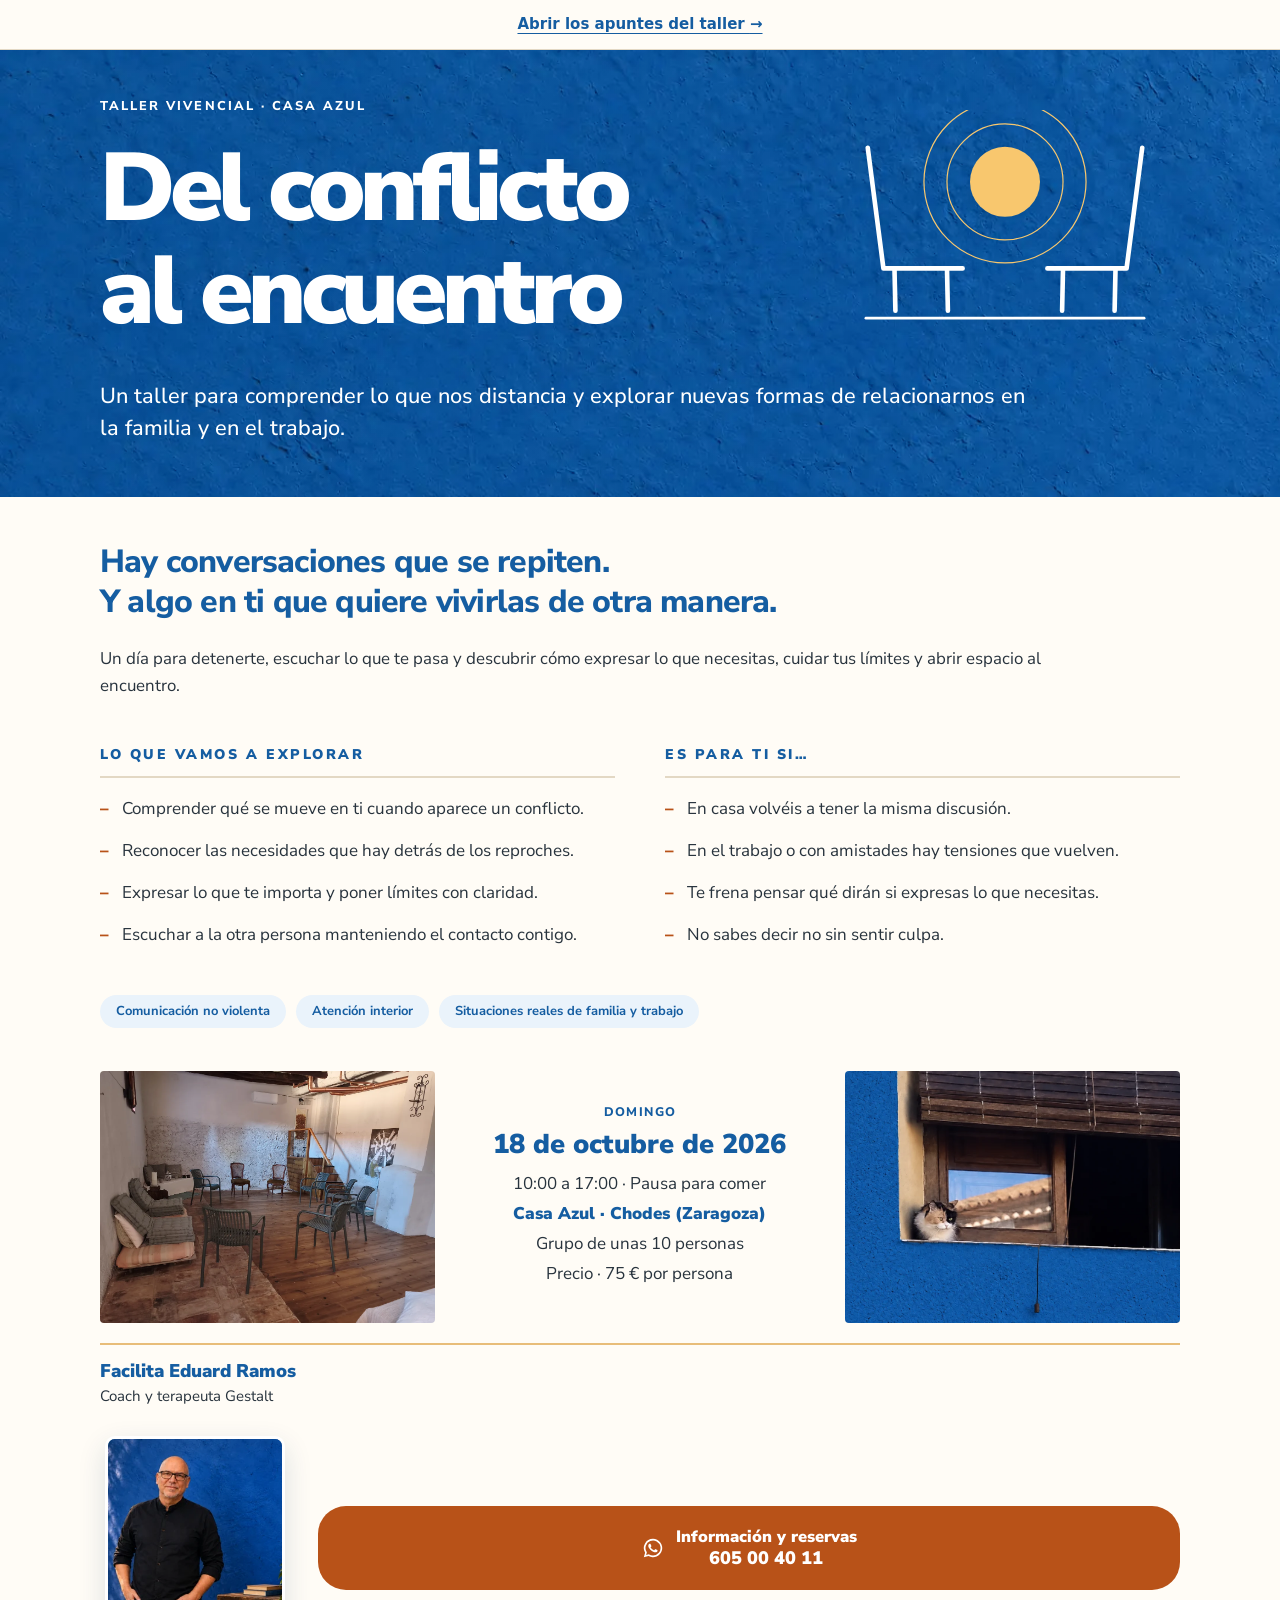
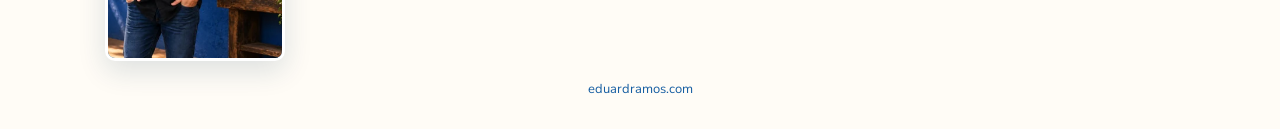
==== commit 22fc88ef: "Publicar apuntes móviles Del conflicto al encuentro" ====
--- a/index.html
+++ b/index.html
@@ -110,6 +110,8 @@
   </style>
 </head>
 <body>
+<nav aria-label="Materiales del taller" style="background:#fffcf6;text-align:center;padding:13px 20px;font:600 15px/1.5 system-ui,sans-serif;border-bottom:1px solid #e3d8c4"><a href="/talleres/del-conflicto-al-encuentro/apuntes/" style="color:#155da1;text-underline-offset:4px">Abrir los apuntes del taller <span aria-hidden="true">→</span></a></nav>
+
 <main>
 <header class="hero">
 <div class="wrap">
